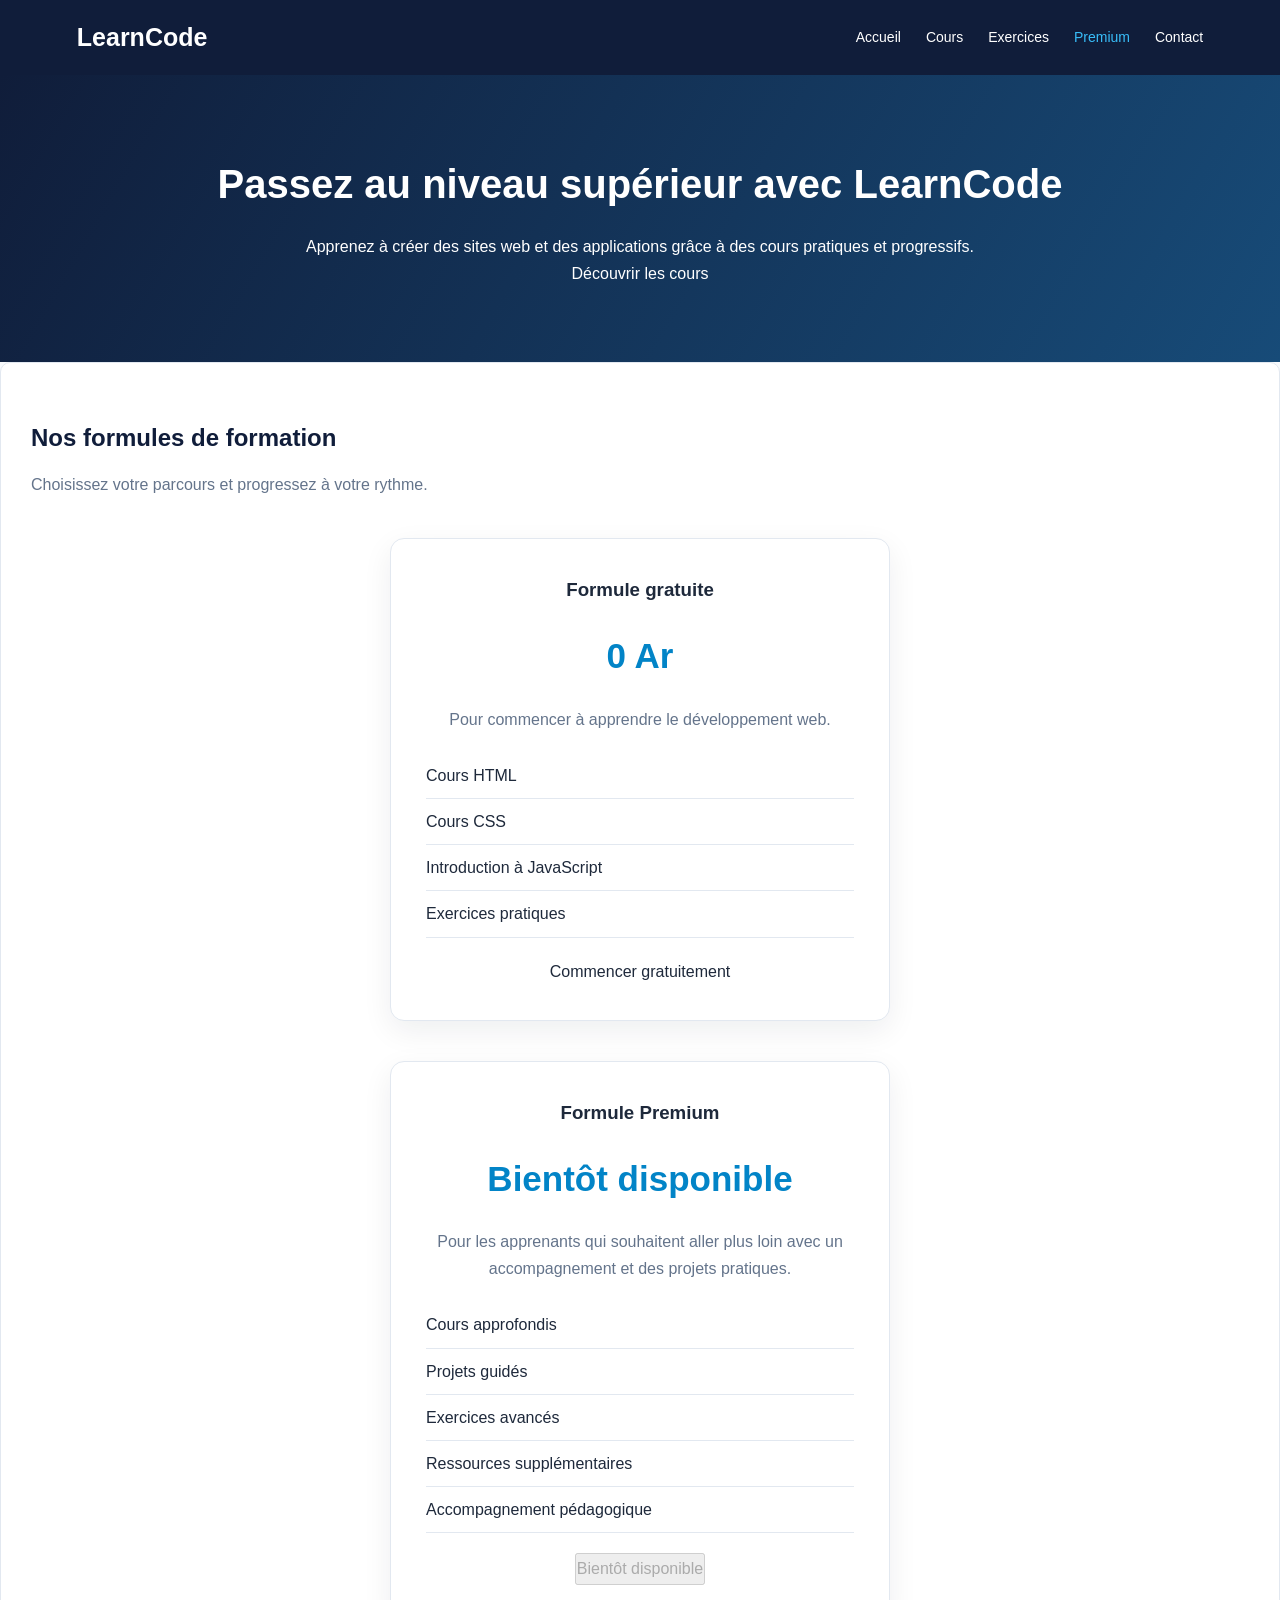
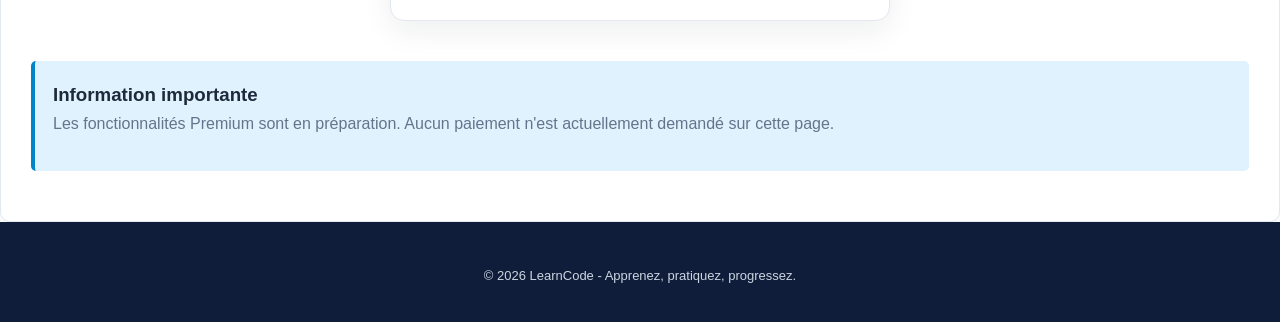
==== premium.html @ 178f0619 "Add files via upload" ====
<!DOCTYPE html>
<html lang="fr">
<head>
    <meta charset="UTF-8">
    <meta name="viewport" content="width=device-width, initial-scale=1.0">
    <title>Premium - LearnCode</title>
    <link rel="stylesheet" href="style.css">
</head>

<body>

<header class="lc-header">
    <a href="index.html" class="lc-logo">LearnCode</a>

    <nav class="lc-nav">
        <a href="index.html">Accueil</a>
        <a href="cours.html">Cours</a>
        <a href="exercices.html">Exercices</a>
        <a href="premium.html" class="active">Premium</a>
        <a href="contact.html">Contact</a>
    </nav>
</header>

<main>

    <section class="premium-hero">
        <h1>Passez au niveau supérieur avec LearnCode</h1>

        <p>
            Apprenez à créer des sites web et des applications
            grâce à des cours pratiques et progressifs.
        </p>

        <a href="cours.html" class="lc-btn">
            Découvrir les cours
        </a>
    </section>

    <section class="lesson-content">

        <h2>Nos formules de formation</h2>

        <p>
            Choisissez votre parcours et progressez à votre rythme.
        </p>

        <div class="premium-card">

            <h3>Formule gratuite</h3>

            <div class="premium-price">0 Ar</div>

            <p>Pour commencer à apprendre le développement web.</p>

            <ul>
                <li>Cours HTML</li>
                <li>Cours CSS</li>
                <li>Introduction à JavaScript</li>
                <li>Exercices pratiques</li>
            </ul>

            <a href="cours.html" class="lc-btn">
                Commencer gratuitement
            </a>

        </div>

        <div class="premium-card">

            <h3>Formule Premium</h3>

            <div class="premium-price">Bientôt disponible</div>

            <p>
                Pour les apprenants qui souhaitent aller plus loin
                avec un accompagnement et des projets pratiques.
            </p>

            <ul>
                <li>Cours approfondis</li>
                <li>Projets guidés</li>
                <li>Exercices avancés</li>
                <li>Ressources supplémentaires</li>
                <li>Accompagnement pédagogique</li>
            </ul>

            <button class="lc-btn" type="button" disabled>
                Bientôt disponible
            </button>

        </div>

        <div class="lesson-note">
            <h3>Information importante</h3>

            <p>
                Les fonctionnalités Premium sont en préparation.
                Aucun paiement n'est actuellement demandé sur cette page.
            </p>
        </div>

    </section>

</main>

<footer class="lc-footer">
    <p>© 2026 LearnCode - Apprenez, pratiquez, progressez.</p>
</footer>

</body>
</html>
---- style.css ----
/* ==================================================
   LEARNCODE - CSS GLOBAL COMPLET
   Compatible avec toutes les pages
================================================== */

/* 1. RESET */
* {
    margin: 0;
    padding: 0;
    box-sizing: border-box;
}

html {
    scroll-behavior: smooth;
}

body {
    font-family: Arial, Helvetica, sans-serif;
    color: #1e293b;
    background: #f8fafc;
    line-height: 1.7;
}

a {
    text-decoration: none;
    color: inherit;
}

img {
    max-width: 100%;
    display: block;
}

button,
input,
textarea,
select {
    font: inherit;
}

.container {
    width: 90%;
    max-width: 1200px;
    margin: auto;
}

/* 2. COULEURS */
:root {
    --primary: #0284c7;
    --primary-dark: #0369a1;
    --dark: #101d3a;
    --dark-light: #1e3a5f;
    --light: #f1f7fc;
    --white: #ffffff;
    --text: #1e293b;
    --muted: #64748b;
    --border: #e2e8f0;
    --success: #16a34a;
}

/* 3. HEADER */
header,
.lc-header {
    width: 100%;
    min-height: 75px;
    padding: 15px 6%;
    background: var(--dark);
    display: flex;
    align-items: center;
    justify-content: space-between;
    gap: 25px;
    position: relative;
    z-index: 100;
}

.logo,
.lc-logo {
    color: var(--white);
    font-size: 25px;
    font-weight: 800;
    white-space: nowrap;
}

.logo span,
.lc-logo span {
    color: #38bdf8;
}

nav,
.lc-nav {
    display: flex;
    align-items: center;
    gap: 25px;
}

nav a,
.lc-nav a {
    color: var(--white);
    font-size: 14px;
    transition: 0.3s;
}

nav a:hover,
nav a.active,
.lc-nav a:hover,
.lc-nav a.active {
    color: #38bdf8;
}

/* 4. BOUTONS */
.btn,
.lc-button {
    display: inline-block;
    background: var(--primary);
    color: var(--white);
    padding: 13px 24px;
    border: 0;
    border-radius: 7px;
    font-weight: bold;
    cursor: pointer;
    transition: 0.3s;
}

.btn:hover,
.lc-button:hover {
    background: var(--primary-dark);
    transform: translateY(-3px);
}

.btn-outline {
    background: transparent;
    color: var(--primary);
    border: 2px solid var(--primary);
}

.btn-outline:hover {
    background: var(--primary);
    color: var(--white);
}

/* 5. HERO - ACCUEIL */
.hero {
    min-height: 500px;
    padding: 85px 7%;
    background: linear-gradient(120deg, #101d3a, #174b78);
    color: var(--white);
    display: flex;
    align-items: center;
}

.hero-content {
    max-width: 750px;
}

.hero-content h1 {
    font-size: 45px;
    line-height: 1.2;
    margin: 15px 0 20px;
}

.hero-content h1 span {
    display: block;
    color: #38bdf8;
}

.hero-content p {
    color: #dbeafe;
    margin-bottom: 25px;
}

.hero-content .btn {
    margin-top: 10px;
}

/* 6. SECTIONS */
section {
    scroll-margin-top: 25px;
}

.section,
.cours,
.apropos,
.contact {
    padding: 75px 6%;
}

.cours h2,
.apropos h2,
.contact h2 {
    text-align: center;
    color: var(--dark);
    font-size: 32px;
    margin-bottom: 15px;
}

.intro {
    text-align: center;
    color: var(--muted);
    margin-bottom: 35px;
}

/* 7. CARTES ET GRID */
.cours-container,
.services-grid,
.lc-course-grid {
    width: 100%;
    max-width: 1200px;
    margin: 35px auto 0;
    display: grid;
    grid-template-columns: repeat(3, 1fr);
    gap: 22px;
}

.cours-card,
.service-card,
.lc-course-card {
    background: var(--white);
    padding: 25px;
    border: 1px solid var(--border);
    border-radius: 12px;
    display: flex;
    flex-direction: column;
    transition: 0.3s;
}

.cours-card:hover,
.service-card:hover,
.lc-course-card:hover {
    transform: translateY(-6px);
    border-color: #38bdf8;
    box-shadow: 0 12px 25px rgba(15, 23, 42, 0.08);
}

.cours-card h3,
.service-card h3,
.lc-course-card h3 {
    color: var(--dark);
    margin-bottom: 12px;
    font-size: 19px;
}

.cours-card p,
.service-card p,
.lc-course-card p {
    color: var(--muted);
    font-size: 14px;
    margin-bottom: 18px;
    flex: 1;
}

.cours-card a,
.service-card a,
.lc-course-card a {
    color: var(--primary);
    font-weight: bold;
}

.cours-card a:hover,
.service-card a:hover,
.lc-course-card a:hover {
    color: var(--dark);
}

/* 8. PAGE COURS */
.courses-hero {
    padding: 85px 7%;
    background: linear-gradient(120deg, #101d3a, #174b78);
    color: white;
    text-align: center;
}

.courses-hero-content {
    max-width: 750px;
    margin: auto;
}

.lc-label {
    display: inline-block;
    color: var(--primary);
    font-size: 12px;
    font-weight: 800;
    letter-spacing: 2px;
    margin-bottom: 15px;
}

.courses-hero .lc-label {
    color: #7dd3fc;
}

.courses-hero h1 {
    font-size: 43px;
    line-height: 1.2;
    margin-bottom: 20px;
}

.courses-hero h1 span {
    display: block;
    color: #38bdf8;
}

.courses-hero p {
    color: #dbeafe;
    margin: 0 auto 25px;
    max-width: 600px;
}

.lc-stats {
    width: 85%;
    max-width: 900px;
    margin: -30px auto 30px;
    padding: 25px;
    background: white;
    border-radius: 12px;
    box-shadow: 0 8px 30px rgba(15, 23, 42, 0.08);
    display: grid;
    grid-template-columns: repeat(3, 1fr);
    text-align: center;
    gap: 20px;
}

.lc-stats div {
    display: flex;
    flex-direction: column;
}

.lc-stats strong {
    color: var(--primary);
    font-size: 30px;
}

.lc-stats span {
    color: var(--muted);
    font-size: 13px;
}

.lc-course-section {
    padding: 65px 6%;
}

.lc-alternate {
    background: #eef5fb;
}

.lc-section-heading {
    text-align: center;
    max-width: 650px;
    margin: 0 auto 40px;
}

.lc-section-heading h2 {
    color: var(--dark);
    font-size: 34px;
    margin-bottom: 12px;
}

.lc-section-heading p {
    color: var(--muted);
}

.lc-number {
    color: var(--primary);
    font-size: 12px;
    font-weight: 800;
    margin-bottom: 12px;
}

.lc-level {
    display: inline-block;
    width: fit-content;
    padding: 5px 10px;
    border-radius: 20px;
    font-size: 11px;
    font-weight: bold;
    margin-bottom: 18px;
}

.beginner {
    background: #dcfce7;
    color: #166534;
}

.intermediate {
    background: #fef3c7;
    color: #92400e;
}

.advanced {
    background: #fee2e2;
    color: #991b1b;
}

.lc-final-cta {
    padding: 65px 20px;
    text-align: center;
    background: #dff3ff;
}

.lc-final-cta h2 {
    color: var(--dark);
    font-size: 30px;
    margin-bottom: 12px;
}

.lc-final-cta p {
    color: var(--muted);
    margin-bottom: 25px;
}

/* 9. PAGE LEÇONS */
.lesson-hero {
    padding: 60px 6%;
    background: #eaf5fc;
    text-align: center;
}

.lesson-hero h1 {
    color: var(--dark);
    font-size: 36px;
    margin-bottom: 12px;
}

.lesson-hero p {
    color: var(--muted);
}

.lesson-layout {
    width: 90%;
    max-width: 1150px;
    margin: 40px auto;
    display: grid;
    grid-template-columns: 260px 1fr;
    gap: 30px;
    align-items: start;
}

.lesson-sidebar {
    background: white;
    padding: 22px;
    border: 1px solid var(--border);
    border-radius: 10px;
    position: sticky;
    top: 20px;
}

.lesson-sidebar h3 {
    color: var(--dark);
    margin-bottom: 15px;
}

.lesson-sidebar a {
    display: block;
    color: var(--muted);
    padding: 9px 0;
    border-bottom: 1px solid var(--border);
    font-size: 14px;
}

.lesson-sidebar a:hover,
.lesson-sidebar a.active {
    color: var(--primary);
}

.lesson-content {
    min-width: 0;
    background: white;
    padding: 30px;
    border: 1px solid var(--border);
    border-radius: 10px;
}

.lesson-content h2 {
    color: var(--dark);
    margin: 25px 0 12px;
}

.lesson-content p {
    color: var(--muted);
    margin-bottom: 15px;
}

.lesson-content pre {
    background: #101d3a;
    color: #e0f2fe;
    padding: 20px;
    border-radius: 8px;
    overflow-x: auto;
    margin: 18px 0;
    font-size: 13px;
}

.lesson-content code {
    font-family: monospace;
}

.lesson-note {
    padding: 18px;
    background: #e0f2fe;
    border-left: 4px solid var(--primary);
    border-radius: 5px;
    margin: 20px 0;
}

/* 10. EXERCICES */
.exercise-card {
    background: white;
    border: 1px solid var(--border);
    padding: 25px;
    border-radius: 10px;
    margin-bottom: 20px;
}

.exercise-card h3 {
    color: var(--dark);
    margin-bottom: 12px;
}

.exercise-card p {
    color: var(--muted);
}

.exercise-card button {
    margin-top: 15px;
}

.answer-box {
    padding: 15px;
    background: #dcfce7;
    color: #166534;
    border-radius: 7px;
    margin-top: 15px;
}

/* 11. PREMIUM */
.premium-hero {
    background: linear-gradient(120deg, #101d3a, #174b78);
    color: white;
    text-align: center;
    padding: 75px 20px;
}

.premium-hero h1 {
    font-size: 40px;
    margin-bottom: 15px;
}

.premium-card {
    max-width: 500px;
    margin: 40px auto;
    padding: 35px;
    background: white;
    border: 1px solid var(--border);
    border-radius: 14px;
    text-align: center;
    box-shadow: 0 10px 30px rgba(15, 23, 42, 0.07);
}

.premium-card h2 {
    color: var(--dark);
    margin-bottom: 15px;
}

.premium-price {
    font-size: 35px;
    color: var(--primary);
    font-weight: bold;
    margin: 20px 0;
}

.premium-card ul {
    list-style: none;
    text-align: left;
    margin: 20px 0;
}

.premium-card li {
    padding: 9px 0;
    border-bottom: 1px solid var(--border);
}

/* 12. FORMULAIRES */
.form-container {
    max-width: 700px;
    margin: 35px auto;
    padding: 30px;
    background: white;
    border: 1px solid var(--border);
    border-radius: 12px;
}

.form-group {
    margin-bottom: 20px;
}

.form-group label {
    display: block;
    color: var(--dark);
    font-weight: bold;
    margin-bottom: 7px;
}

.form-group input,
.form-group textarea,
.form-group select {
    width: 100%;
    padding: 13px;
    border: 1px solid #cbd5e1;
    border-radius: 7px;
    background: white;
    outline: none;
}

.form-group input:focus,
.form-group textarea:focus,
.form-group select:focus {
    border-color: var(--primary);
    box-shadow: 0 0 0 3px rgba(2, 132, 199, 0.12);
}

.form-group textarea {
    min-height: 130px;
    resize: vertical;
}

.form-container button {
    width: 100%;
}

/* 13. CONTACT */
.contact-box {
    max-width: 650px;
    margin: 35px auto;
    padding: 35px;
    text-align: center;
    background: white;
    border-radius: 12px;
    border: 1px solid var(--border);
}

.contact-box h3 {
    color: var(--dark);
    margin-bottom: 15px;
}

.contact-box p {
    color: var(--muted);
    margin-bottom: 10px;
}

/* 14. FOOTER */
footer,
.lc-footer {
    padding: 35px 15px;
    background: var(--dark);
    color: white;
    text-align: center;
}

footer p,
.lc-footer p {
    color: #cbd5e1;
    font-size: 13px;
    margin-top: 8px;
}

.lc-footer h3 {
    font-size: 25px;
    margin-bottom: 10px;
}

/* 15. TABLETTE */
@media (max-width: 900px) {
    .cours-container,
    .services-grid,
    .lc-course-grid {
        grid-template-columns: repeat(2, 1fr);
    }

    .lesson-layout {
        grid-template-columns: 1fr;
    }

    .lesson-sidebar {
        position: static;
    }

    .hero-content h1 {
        font-size: 38px;
    }
}

/* 16. MOBILE */
@media (max-width: 650px) {
    header,
    .lc-header {
        flex-direction: column;
        padding: 18px 12px;
    }

    nav,
    .lc-nav {
        flex-wrap: wrap;
        justify-content: center;
        gap: 12px;
    }

    nav a,
    .lc-nav a {
        font-size: 13px;
    }

    .hero {
        min-height: auto;
        padding: 65px 20px;
    }

    .hero-content h1,
    .courses-hero h1 {
        font-size: 31px;
    }

    .courses-hero {
        padding: 60px 20px;
    }

    .lc-stats {
        width: 92%;
        padding: 18px 8px;
        gap: 8px;
    }

    .lc-stats strong {
        font-size: 23px;
    }

    .lc-stats span {
        font-size: 11px;
    }

    .cours-container,
    .services-grid,
    .lc-course-grid {
        grid-template-columns: 1fr;
    }

    .cours,
    .apropos,
    .contact,
    .lc-course-section {
        padding: 50px 18px;
    }

    .cours h2,
    .apropos h2,
    .contact h2,
    .lc-section-heading h2 {
        font-size: 27px;
    }

    .lesson-layout {
        width: 94%;
        margin: 20px auto;
    }

    .lesson-content {
        padding: 20px;
    }

    .lesson-hero h1 {
        font-size: 29px;
    }

    .premium-hero h1 {
        font-size: 30px;
    }

    .premium-card,
    .form-container {
        margin: 25px 15px;
        padding: 22px;
    }

    .lc-final-cta h2 {
        font-size: 25px;
    }
}

/* 17. PETITS TELEPHONES */
@media (max-width: 380px) {
    .logo,
    .lc-logo {
        font-size: 22px;
    }

    nav,
    .lc-nav {
        gap: 9px;
    }

    nav a,
    .lc-nav a {
        font-size: 12px;
    }

    .hero-content h1,
    .courses-hero h1 {
        font-size: 27px;
    }

    .lc-stats strong {
        font-size: 20px;
    }
}
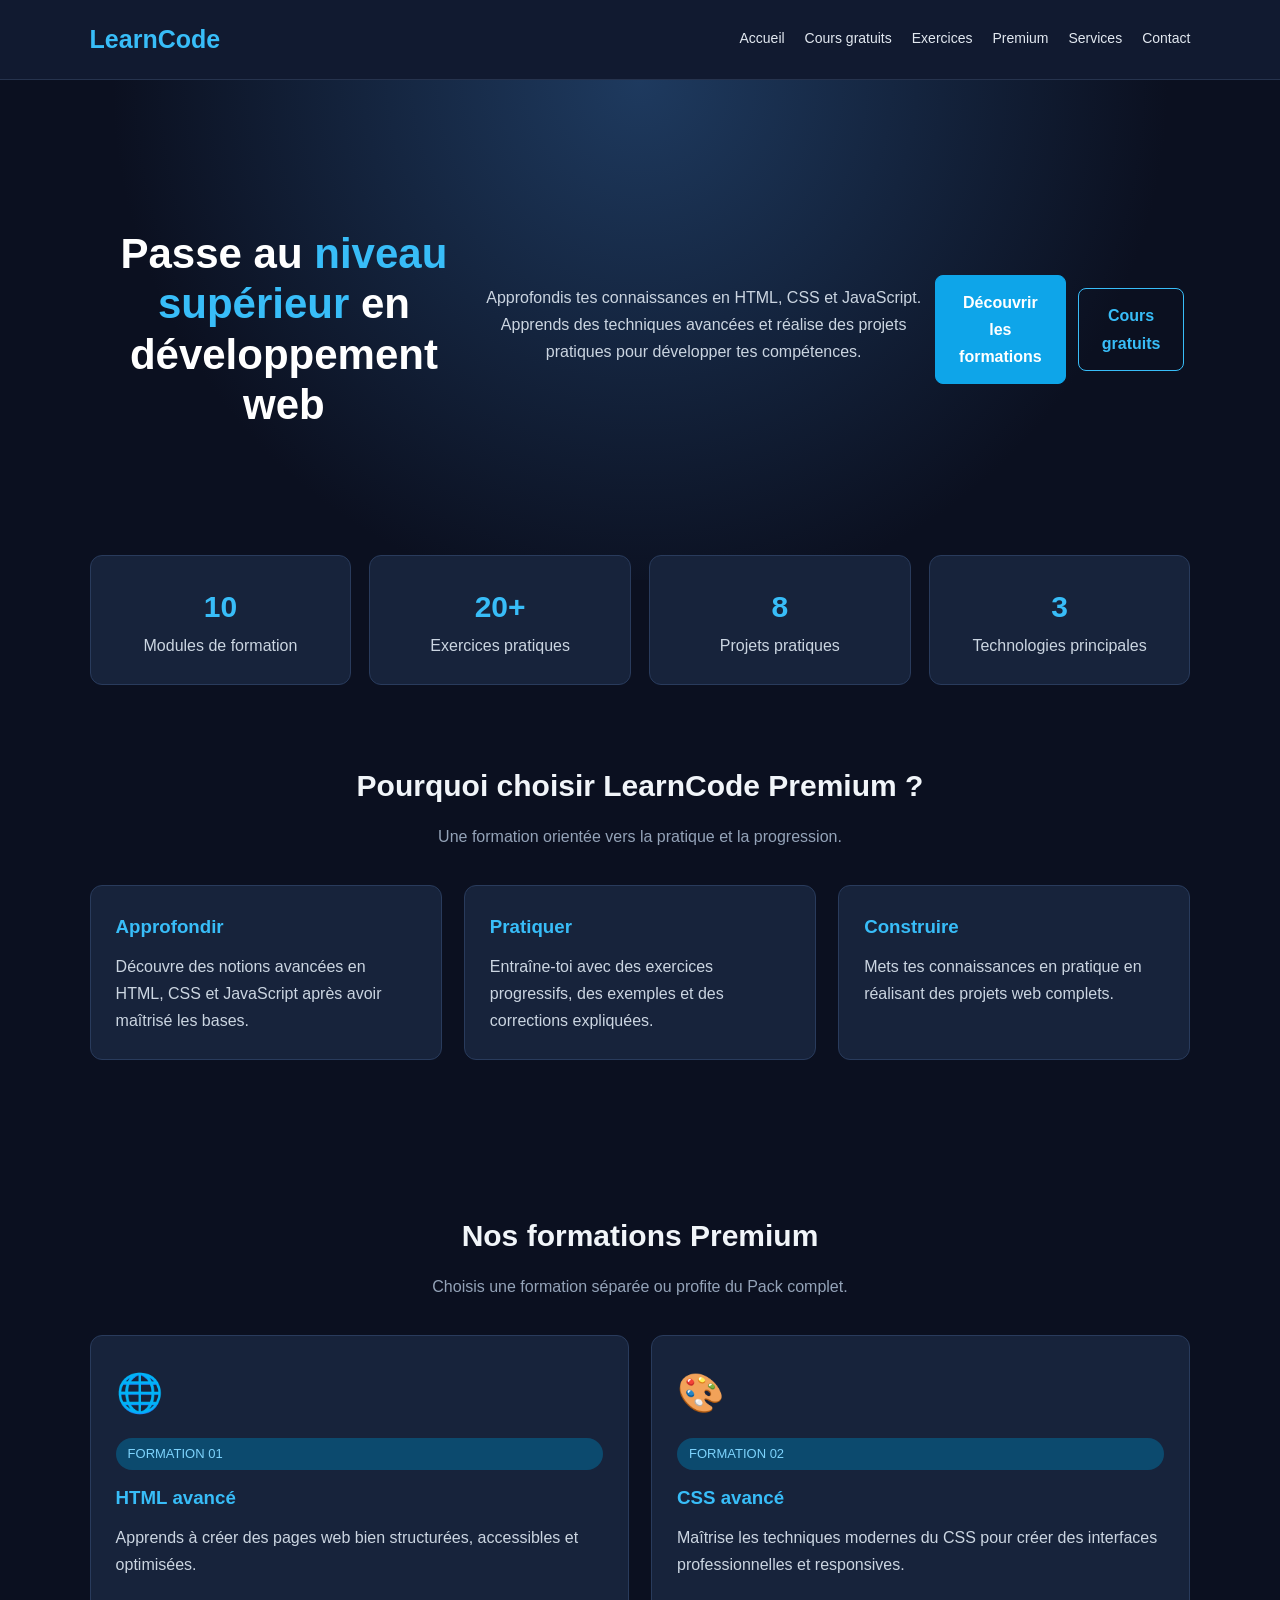
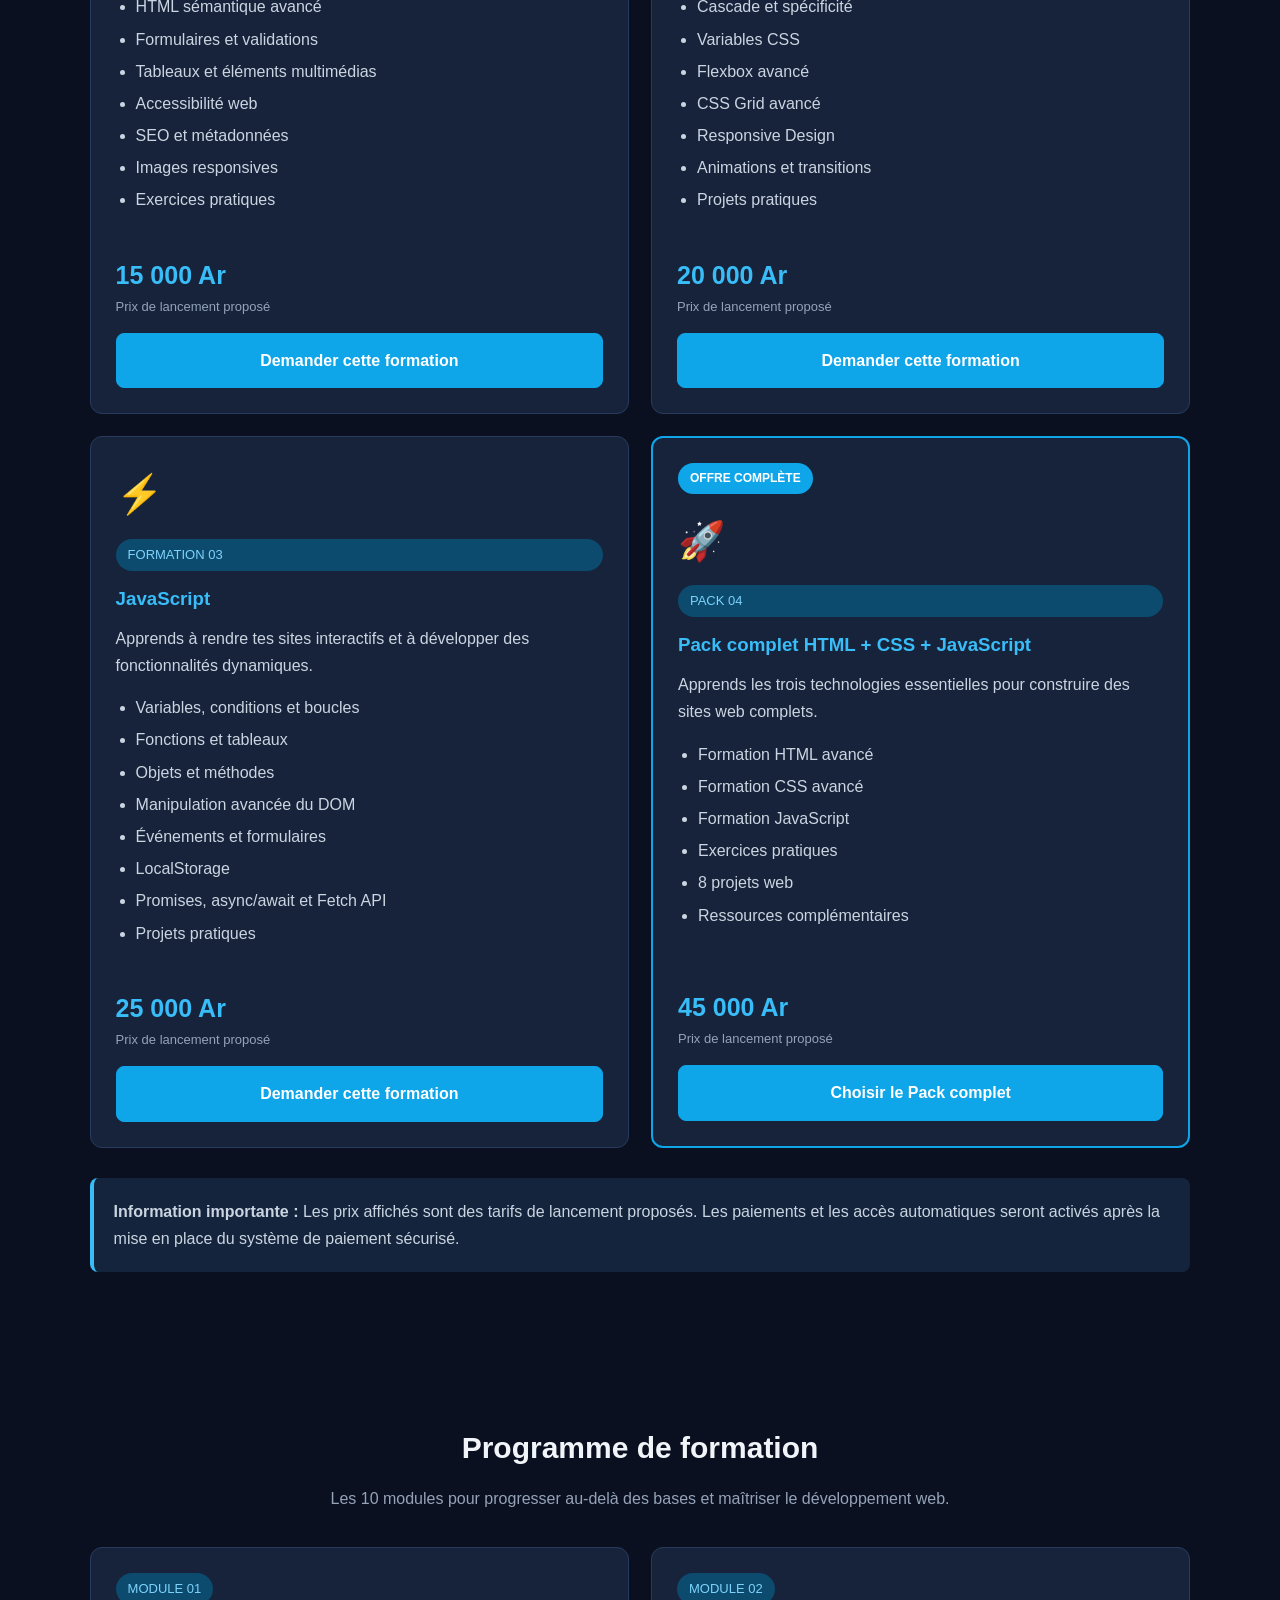
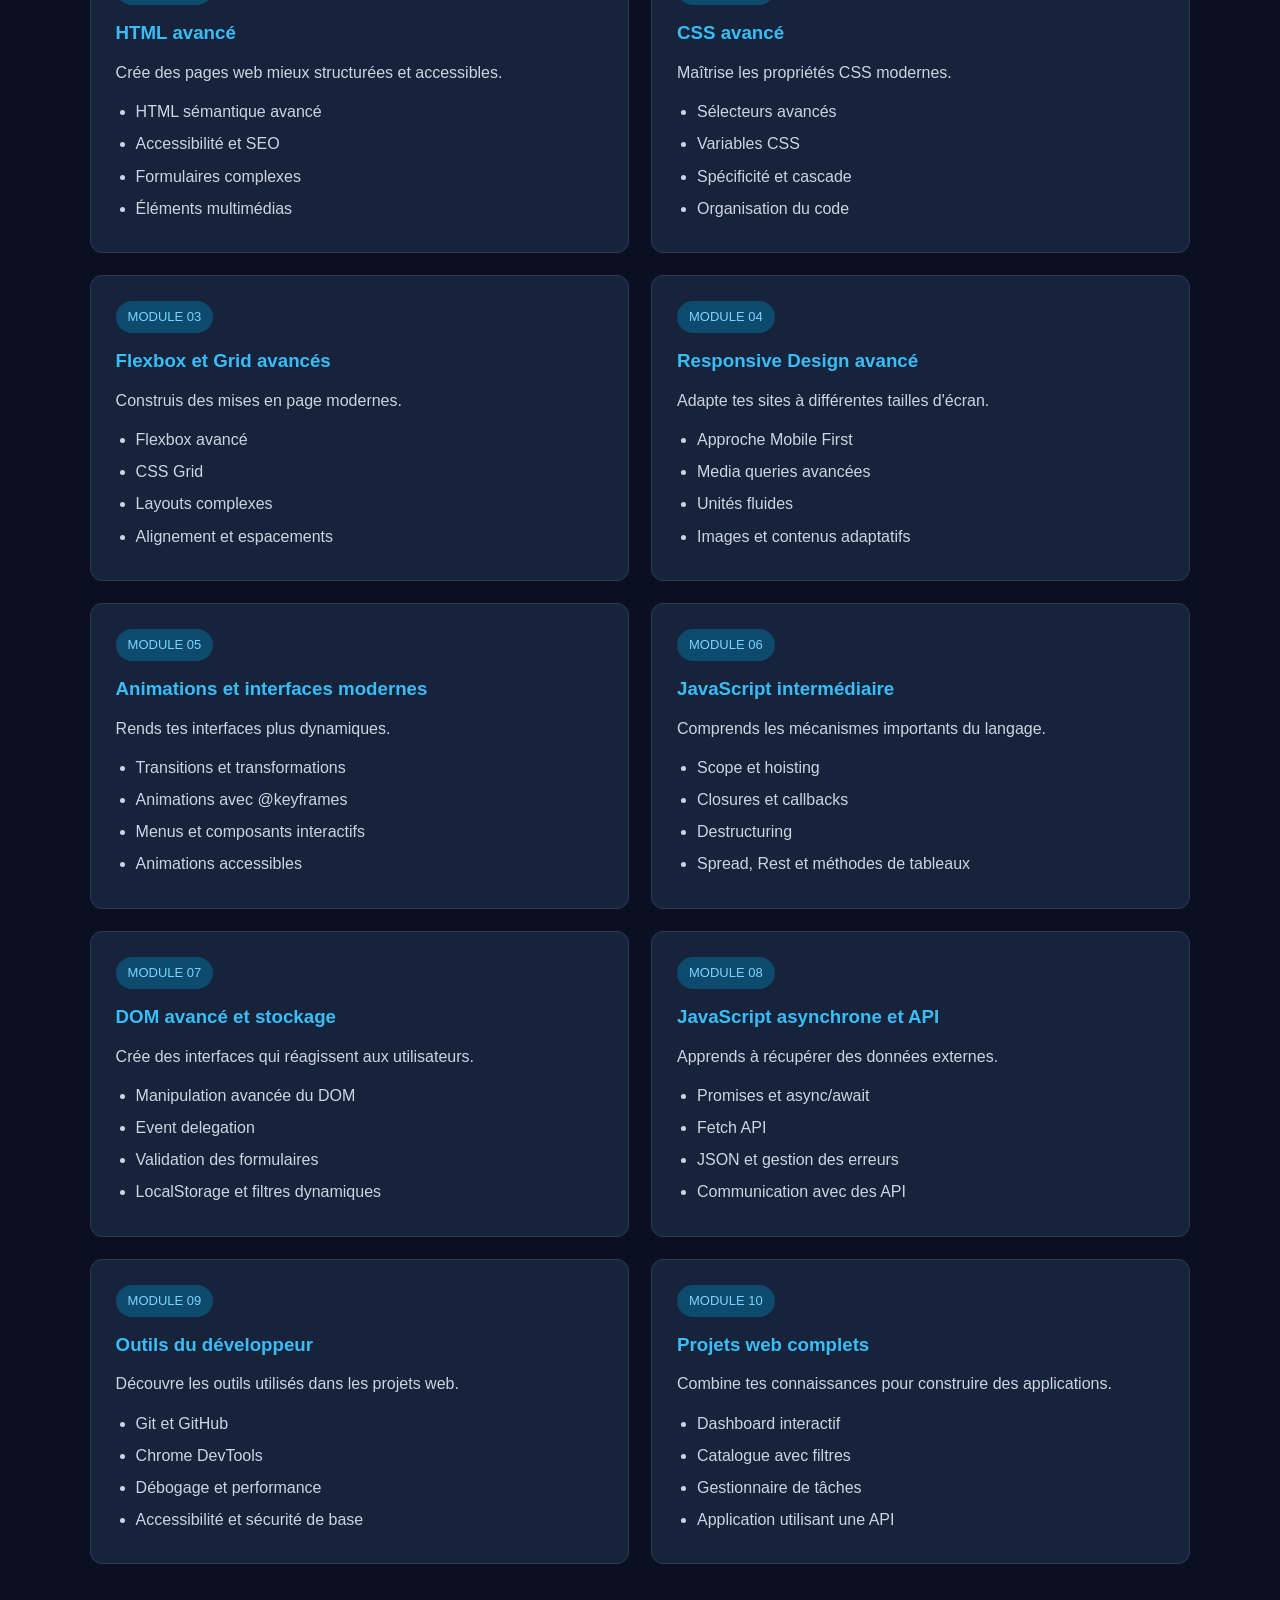
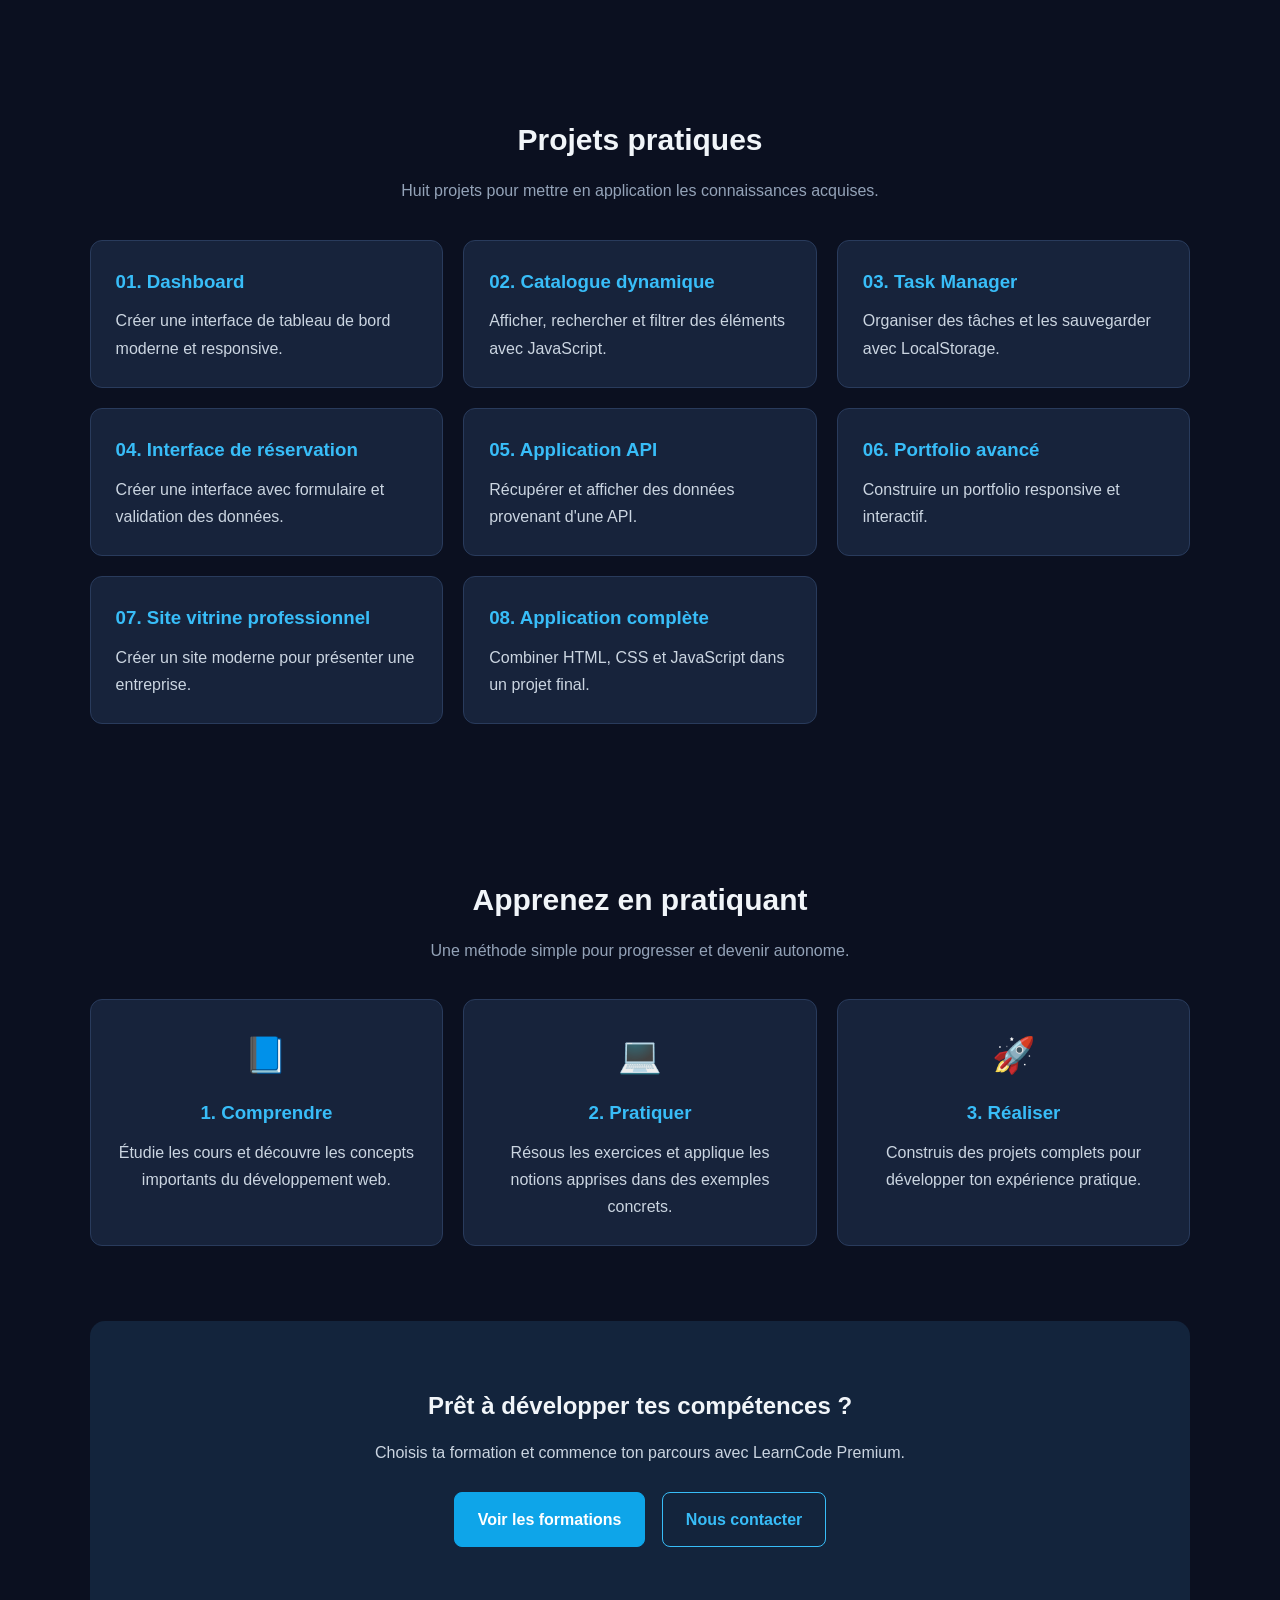
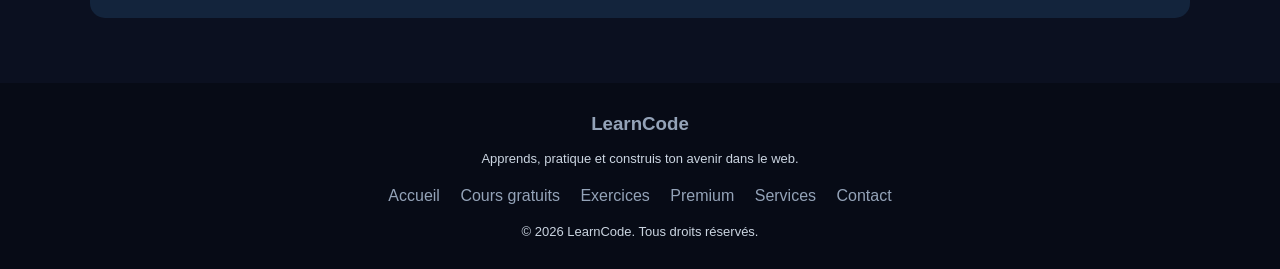
==== commit 64853b93: "Add files via upload" ====
--- a/premium.html
+++ b/premium.html
@@ -4,109 +4,1248 @@
 <head>
     <meta charset="UTF-8">
     <meta name="viewport" content="width=device-width, initial-scale=1.0">
-    <title>Premium - LearnCode</title>
+
+    <meta name="description" content="Découvrez les formations Premium LearnCode en HTML, CSS et JavaScript.">
+
+    <meta name="theme-color" content="#0b1020">
+
+    <title>Formations Premium | LearnCode</title>
+
     <link rel="stylesheet" href="style.css">
+
+    <style>
+        * {
+            margin: 0;
+            padding: 0;
+            box-sizing: border-box;
+        }
+
+        html {
+            scroll-behavior: smooth;
+        }
+
+        body {
+            font-family: Arial, sans-serif;
+            background: #0b1020;
+            color: #f1f5f9;
+            line-height: 1.7;
+        }
+
+        a {
+            text-decoration: none;
+        }
+
+        .premium-header {
+            background: #111a30;
+            padding: 18px 7%;
+            display: flex;
+            justify-content: space-between;
+            align-items: center;
+            gap: 15px;
+            border-bottom: 1px solid #26334d;
+            position: relative;
+            z-index: 1000;
+        }
+
+        .logo {
+            color: #38bdf8;
+            font-size: 25px;
+            font-weight: bold;
+        }
+
+        .premium-nav {
+            display: flex;
+            flex-wrap: wrap;
+            gap: 20px;
+        }
+
+        .premium-nav a {
+            color: #e2e8f0;
+            transition: 0.3s;
+        }
+
+        .premium-nav a:hover {
+            color: #38bdf8;
+        }
+
+        .hero {
+            padding: 85px 7%;
+            text-align: center;
+            background: radial-gradient(circle at top, #1e3a5f, #0b1020 65%);
+        }
+
+        .hero h1 {
+            font-size: 42px;
+            line-height: 1.2;
+            max-width: 850px;
+            margin: auto;
+        }
+
+        .hero h1 span {
+            color: #38bdf8;
+        }
+
+        .hero p {
+            color: #cbd5e1;
+            max-width: 700px;
+            margin: 20px auto 30px;
+        }
+
+        .btn {
+            display: inline-block;
+            padding: 13px 23px;
+            border-radius: 8px;
+            font-weight: bold;
+            margin: 6px;
+            transition: 0.3s;
+            cursor: pointer;
+        }
+
+        .btn-primary {
+            background: #0ea5e9;
+            color: white;
+            border: 1px solid #0ea5e9;
+        }
+
+        .btn-secondary {
+            border: 1px solid #38bdf8;
+            color: #38bdf8;
+            background: transparent;
+        }
+
+        .btn:hover {
+            transform: translateY(-3px);
+            opacity: 0.9;
+        }
+
+        .container {
+            width: 86%;
+            max-width: 1200px;
+            margin: auto;
+        }
+
+        .section {
+            padding: 75px 0;
+        }
+
+        .section-title {
+            text-align: center;
+            font-size: 30px;
+            margin-bottom: 12px;
+        }
+
+        .section-description {
+            text-align: center;
+            color: #94a3b8;
+            margin-bottom: 35px;
+        }
+
+        .stats {
+            display: grid;
+            grid-template-columns: repeat(4, 1fr);
+            gap: 18px;
+            margin-top: -25px;
+            position: relative;
+        }
+
+        .stat-card {
+            background: #17233b;
+            border: 1px solid #293b5c;
+            border-radius: 12px;
+            padding: 25px 15px;
+            text-align: center;
+        }
+
+        .stat-card h2 {
+            color: #38bdf8;
+            font-size: 30px;
+        }
+
+        .stat-card p {
+            color: #cbd5e1;
+        }
+
+        .objectives {
+            display: grid;
+            grid-template-columns: repeat(3, 1fr);
+            gap: 22px;
+        }
+
+        .objective-card,
+        .module-card,
+        .project-card,
+        .formation-card,
+        .method-card {
+            background: #17233b;
+            border: 1px solid #293b5c;
+            border-radius: 12px;
+            padding: 25px;
+            transition: 0.3s;
+        }
+
+        .objective-card:hover,
+        .module-card:hover,
+        .project-card:hover,
+        .formation-card:hover {
+            transform: translateY(-5px);
+            border-color: #38bdf8;
+        }
+
+        .objective-card h3,
+        .module-card h3,
+        .project-card h3,
+        .formation-card h3,
+        .method-card h3 {
+            color: #38bdf8;
+            margin-bottom: 10px;
+        }
+
+        .objective-card p,
+        .module-card p,
+        .project-card p,
+        .method-card p {
+            color: #cbd5e1;
+        }
+
+        .formations-grid {
+            display: grid;
+            grid-template-columns: repeat(2, 1fr);
+            gap: 22px;
+        }
+
+        .formation-card {
+            display: flex;
+            flex-direction: column;
+        }
+
+        .formation-icon {
+            font-size: 38px;
+            margin-bottom: 12px;
+        }
+
+        .formation-card p {
+            color: #cbd5e1;
+            margin-bottom: 15px;
+        }
+
+        .formation-card ul {
+            padding-left: 20px;
+            color: #cbd5e1;
+            margin-bottom: 20px;
+            flex: 1;
+        }
+
+        .formation-card li {
+            margin-bottom: 5px;
+        }
+
+        .module-number {
+            display: inline-block;
+            background: #0c4a6e;
+            color: #7dd3fc;
+            padding: 5px 12px;
+            border-radius: 20px;
+            font-size: 13px;
+            margin-bottom: 12px;
+        }
+
+        .formation-price {
+            color: #38bdf8;
+            font-size: 25px;
+            font-weight: bold;
+            margin: 15px 0;
+        }
+
+        .price-label {
+            color: #94a3b8;
+            font-size: 13px;
+            font-weight: normal;
+        }
+
+        .formation-card .btn {
+            display: block;
+            text-align: center;
+            margin: 0;
+        }
+
+        .featured {
+            border: 2px solid #0ea5e9;
+            position: relative;
+        }
+
+        .featured-label {
+            display: inline-block;
+            background: #0ea5e9;
+            color: white;
+            padding: 5px 12px;
+            border-radius: 20px;
+            font-size: 12px;
+            font-weight: bold;
+            margin-bottom: 15px;
+            align-self: flex-start;
+        }
+
+        .formation-note {
+            margin-top: 30px;
+            padding: 20px;
+            background: #13243c;
+            border-left: 4px solid #38bdf8;
+            border-radius: 8px;
+            color: #cbd5e1;
+        }
+
+        .modules-grid {
+            display: grid;
+            grid-template-columns: repeat(2, 1fr);
+            gap: 22px;
+        }
+
+        .module-card ul {
+            padding-left: 20px;
+            color: #cbd5e1;
+            margin-top: 12px;
+        }
+
+        .module-card li {
+            margin-bottom: 5px;
+        }
+
+        .projects-grid {
+            display: grid;
+            grid-template-columns: repeat(3, 1fr);
+            gap: 20px;
+        }
+
+        .method {
+            display: grid;
+            grid-template-columns: repeat(3, 1fr);
+            gap: 20px;
+        }
+
+        .method-card {
+            text-align: center;
+        }
+
+        .method-icon {
+            font-size: 35px;
+            margin-bottom: 12px;
+        }
+
+        .cta {
+            text-align: center;
+            padding: 65px 20px;
+            background: #13243c;
+            border-radius: 15px;
+            margin-bottom: 65px;
+        }
+
+        .cta p {
+            color: #cbd5e1;
+            margin: 12px 0 20px;
+        }
+
+        .formation-note a {
+            color: #38bdf8;
+        }
+
+        footer {
+            text-align: center;
+            padding: 25px;
+            background: #070b16;
+            color: #94a3b8;
+        }
+
+        .footer-links {
+            margin: 12px 0;
+        }
+
+        .footer-links a {
+            color: #94a3b8;
+            margin: 0 8px;
+        }
+
+        .footer-links a:hover {
+            color: #38bdf8;
+        }
+
+        @media (max-width: 900px) {
+            .stats {
+                grid-template-columns: repeat(2, 1fr);
+            }
+
+            .objectives,
+            .projects-grid {
+                grid-template-columns: repeat(2, 1fr);
+            }
+
+            .formations-grid {
+                grid-template-columns: repeat(2, 1fr);
+            }
+        }
+
+        @media (max-width: 700px) {
+            .premium-header {
+                position: relative;
+                display: flex;
+                flex-direction: row;
+                justify-content: space-between;
+                align-items: center;
+                padding: 15px 6%;
+            }
+
+            .premium-nav.lc-responsive-nav {
+                display: none;
+                position: absolute;
+                top: 100%;
+                left: 0;
+                width: 100%;
+                flex-direction: column;
+                align-items: center;
+                gap: 0;
+                margin: 0;
+                padding: 10px 0;
+                background: #0b1020;
+                z-index: 1000;
+            }
+
+            .premium-nav.lc-responsive-nav.is-open {
+                display: flex;
+            }
+
+            .premium-nav.lc-responsive-nav a {
+                display: block;
+                width: 100%;
+                padding: 13px;
+                color: #f1f5f9;
+                text-align: center;
+            }
+
+            .premium-nav.lc-responsive-nav a:hover {
+                background: #1e3a5f;
+                color: #38bdf8;
+            }
+        }
+
+        @media (max-width: 600px) {
+            .hero {
+                padding: 60px 6%;
+            }
+
+            .hero h1 {
+                font-size: 30px;
+            }
+
+            .container {
+                width: 90%;
+            }
+
+            .stats,
+            .objectives,
+            .modules-grid,
+            .projects-grid,
+            .method,
+            .formations-grid {
+                grid-template-columns: 1fr;
+            }
+
+            .section {
+                padding: 55px 0;
+            }
+
+            .section-title {
+                font-size: 25px;
+            }
+        }
+        
+/* CORRECTION HERO SUR TELEPHONE */
+
+@media screen and (max-width: 768px) {
+
+    .hero {
+        width: 100%;
+        min-height: auto;
+        height: auto;
+        padding: 45px 18px;
+        display: flex;
+        flex-direction: column;
+        align-items: center;
+        justify-content: center;
+        text-align: center;
+        gap: 25px;
+        overflow: hidden;
+    }
+
+    .hero-content,
+    .hero-text {
+        width: 100%;
+        max-width: 100%;
+        text-align: center;
+    }
+
+    .hero h1 {
+        font-size: clamp(28px, 8vw, 38px);
+        line-height: 1.2;
+        overflow-wrap: break-word;
+    }
+
+    .hero p {
+        font-size: 15px;
+        line-height: 1.6;
+        max-width: 100%;
+        margin-left: auto;
+        margin-right: auto;
+    }
+
+    .hero img,
+    .hero-image img {
+        display: block;
+        width: 100%;
+        max-width: 340px;
+        height: auto;
+        object-fit: contain;
+        margin: 0 auto;
+    }
+
+    .hero-buttons {
+        display: flex;
+        flex-direction: column;
+        align-items: stretch;
+        width: 100%;
+        gap: 12px;
+    }
+
+    .hero-buttons a {
+        width: 100%;
+        text-align: center;
+    }
+}
+
+@media screen and (max-width: 480px) {
+
+    .hero {
+        padding: 35px 15px;
+        gap: 20px;
+    }
+
+    .hero h1 {
+        font-size: 29px;
+    }
+
+    .hero p {
+        font-size: 14px;
+    }
+
+}
+
+    </style>
 </head>
 
 <body>
 
-<header class="lc-header">
-    <a href="index.html" class="lc-logo">LearnCode</a>
-
-    <nav class="lc-nav">
+<header class="premium-header">
+    <a href="index.html" class="logo">LearnCode</a>
+
+    <nav class="premium-nav">
         <a href="index.html">Accueil</a>
-        <a href="cours.html">Cours</a>
+        <a href="cours.html">Cours gratuits</a>
         <a href="exercices.html">Exercices</a>
-        <a href="premium.html" class="active">Premium</a>
+        <a href="premium.html">Premium</a>
+        <a href="services.html">Services</a>
         <a href="contact.html">Contact</a>
     </nav>
 </header>
 
 <main>
 
-    <section class="premium-hero">
-        <h1>Passez au niveau supérieur avec LearnCode</h1>
+<!-- HERO -->
+
+<section class="hero">
+    <h1>
+        Passe au <span>niveau supérieur</span>
+        en développement web
+    </h1>
+
+    <p>
+        Approfondis tes connaissances en HTML, CSS et JavaScript.
+        Apprends des techniques avancées et réalise des projets
+        pratiques pour développer tes compétences.
+    </p>
+
+    <a href="#formations" class="btn btn-primary">
+        Découvrir les formations
+    </a>
+
+    <a href="cours.html" class="btn btn-secondary">
+        Cours gratuits
+    </a>
+</section>
+
+<!-- STATISTIQUES -->
+
+<section class="container">
+    <div class="stats">
+
+        <div class="stat-card">
+            <h2>10</h2>
+            <p>Modules de formation</p>
+        </div>
+
+        <div class="stat-card">
+            <h2>20+</h2>
+            <p>Exercices pratiques</p>
+        </div>
+
+        <div class="stat-card">
+            <h2>8</h2>
+            <p>Projets pratiques</p>
+        </div>
+
+        <div class="stat-card">
+            <h2>3</h2>
+            <p>Technologies principales</p>
+        </div>
+
+    </div>
+</section>
+
+<!-- POURQUOI CHOISIR LEARNCODE -->
+
+<section class="section">
+    <div class="container">
+
+        <h2 class="section-title">
+            Pourquoi choisir LearnCode Premium ?
+        </h2>
+
+        <p class="section-description">
+            Une formation orientée vers la pratique et la progression.
+        </p>
+
+        <div class="objectives">
+
+            <article class="objective-card">
+                <h3>Approfondir</h3>
+                <p>
+                    Découvre des notions avancées en HTML, CSS
+                    et JavaScript après avoir maîtrisé les bases.
+                </p>
+            </article>
+
+            <article class="objective-card">
+                <h3>Pratiquer</h3>
+                <p>
+                    Entraîne-toi avec des exercices progressifs,
+                    des exemples et des corrections expliquées.
+                </p>
+            </article>
+
+            <article class="objective-card">
+                <h3>Construire</h3>
+                <p>
+                    Mets tes connaissances en pratique en réalisant
+                    des projets web complets.
+                </p>
+            </article>
+
+        </div>
+    </div>
+</section>
+
+<!-- FORMATIONS PREMIUM ET TARIFS -->
+
+<section class="section" id="formations">
+    <div class="container">
+
+        <h2 class="section-title">
+            Nos formations Premium
+        </h2>
+
+        <p class="section-description">
+            Choisis une formation séparée ou profite du Pack complet.
+        </p>
+
+        <div class="formations-grid">
+
+            <!-- FORMATION HTML -->
+
+            <article class="formation-card">
+
+                <div class="formation-icon">🌐</div>
+
+                <span class="module-number">FORMATION 01</span>
+
+                <h3>HTML avancé</h3>
+
+                <p>
+                    Apprends à créer des pages web bien structurées,
+                    accessibles et optimisées.
+                </p>
+
+                <ul>
+                    <li>HTML sémantique avancé</li>
+                    <li>Formulaires et validations</li>
+                    <li>Tableaux et éléments multimédias</li>
+                    <li>Accessibilité web</li>
+                    <li>SEO et métadonnées</li>
+                    <li>Images responsives</li>
+                    <li>Exercices pratiques</li>
+                </ul>
+
+                <div class="formation-price">
+                    15 000 Ar
+                    <div class="price-label">
+                        Prix de lancement proposé
+                    </div>
+                </div>
+
+                <a href="contact.html" class="btn btn-primary">
+                    Demander cette formation
+                </a>
+
+            </article>
+
+            <!-- FORMATION CSS -->
+
+            <article class="formation-card">
+
+                <div class="formation-icon">🎨</div>
+
+                <span class="module-number">FORMATION 02</span>
+
+                <h3>CSS avancé</h3>
+
+                <p>
+                    Maîtrise les techniques modernes du CSS
+                    pour créer des interfaces professionnelles
+                    et responsives.
+                </p>
+
+                <ul>
+                    <li>Cascade et spécificité</li>
+                    <li>Variables CSS</li>
+                    <li>Flexbox avancé</li>
+                    <li>CSS Grid avancé</li>
+                    <li>Responsive Design</li>
+                    <li>Animations et transitions</li>
+                    <li>Projets pratiques</li>
+                </ul>
+
+                <div class="formation-price">
+                    20 000 Ar
+                    <div class="price-label">
+                        Prix de lancement proposé
+                    </div>
+                </div>
+
+                <a href="contact.html" class="btn btn-primary">
+                    Demander cette formation
+                </a>
+
+            </article>
+
+            <!-- FORMATION JAVASCRIPT -->
+
+            <article class="formation-card">
+
+                <div class="formation-icon">⚡</div>
+
+                <span class="module-number">FORMATION 03</span>
+
+                <h3>JavaScript</h3>
+
+                <p>
+                    Apprends à rendre tes sites interactifs
+                    et à développer des fonctionnalités dynamiques.
+                </p>
+
+                <ul>
+                    <li>Variables, conditions et boucles</li>
+                    <li>Fonctions et tableaux</li>
+                    <li>Objets et méthodes</li>
+                    <li>Manipulation avancée du DOM</li>
+                    <li>Événements et formulaires</li>
+                    <li>LocalStorage</li>
+                    <li>Promises, async/await et Fetch API</li>
+                    <li>Projets pratiques</li>
+                </ul>
+
+                <div class="formation-price">
+                    25 000 Ar
+                    <div class="price-label">
+                        Prix de lancement proposé
+                    </div>
+                </div>
+
+                <a href="contact.html" class="btn btn-primary">
+                    Demander cette formation
+                </a>
+
+            </article>
+
+            <!-- PACK COMPLET -->
+
+            <article class="formation-card featured">
+
+                <span class="featured-label">
+                    OFFRE COMPLÈTE
+                </span>
+
+                <div class="formation-icon">🚀</div>
+
+                <span class="module-number">PACK 04</span>
+
+                <h3>Pack complet HTML + CSS + JavaScript</h3>
+
+                <p>
+                    Apprends les trois technologies essentielles
+                    pour construire des sites web complets.
+                </p>
+
+                <ul>
+                    <li>Formation HTML avancé</li>
+                    <li>Formation CSS avancé</li>
+                    <li>Formation JavaScript</li>
+                    <li>Exercices pratiques</li>
+                    <li>8 projets web</li>
+                    <li>Ressources complémentaires</li>
+                </ul>
+
+                <div class="formation-price">
+                    45 000 Ar
+                    <div class="price-label">
+                        Prix de lancement proposé
+                    </div>
+                </div>
+
+                <a href="contact.html" class="btn btn-primary">
+                    Choisir le Pack complet
+                </a>
+
+            </article>
+
+        </div>
+
+        <div class="formation-note">
+            <strong>Information importante :</strong>
+            Les prix affichés sont des tarifs de lancement proposés.
+            Les paiements et les accès automatiques seront activés
+            après la mise en place du système de paiement sécurisé.
+        </div>
+
+    </div>
+</section>
+</main>
+
+
+<!-- PROGRAMME DE FORMATION -->
+
+<section class="section" id="programme">
+    <div class="container">
+
+        <h2 class="section-title">
+            Programme de formation
+        </h2>
+
+        <p class="section-description">
+            Les 10 modules pour progresser au-delà des bases
+            et maîtriser le développement web.
+        </p>
+
+        <div class="modules-grid">
+
+            <!-- MODULE 1 -->
+
+            <article class="module-card">
+                <span class="module-number">MODULE 01</span>
+
+                <h3>HTML avancé</h3>
+
+                <p>
+                    Crée des pages web mieux structurées et accessibles.
+                </p>
+
+                <ul>
+                    <li>HTML sémantique avancé</li>
+                    <li>Accessibilité et SEO</li>
+                    <li>Formulaires complexes</li>
+                    <li>Éléments multimédias</li>
+                </ul>
+            </article>
+
+            <!-- MODULE 2 -->
+
+            <article class="module-card">
+                <span class="module-number">MODULE 02</span>
+
+                <h3>CSS avancé</h3>
+
+                <p>
+                    Maîtrise les propriétés CSS modernes.
+                </p>
+
+                <ul>
+                    <li>Sélecteurs avancés</li>
+                    <li>Variables CSS</li>
+                    <li>Spécificité et cascade</li>
+                    <li>Organisation du code</li>
+                </ul>
+            </article>
+
+            <!-- MODULE 3 -->
+
+            <article class="module-card">
+                <span class="module-number">MODULE 03</span>
+
+                <h3>Flexbox et Grid avancés</h3>
+
+                <p>
+                    Construis des mises en page modernes.
+                </p>
+
+                <ul>
+                    <li>Flexbox avancé</li>
+                    <li>CSS Grid</li>
+                    <li>Layouts complexes</li>
+                    <li>Alignement et espacements</li>
+                </ul>
+            </article>
+
+            <!-- MODULE 4 -->
+
+            <article class="module-card">
+                <span class="module-number">MODULE 04</span>
+
+                <h3>Responsive Design avancé</h3>
+
+                <p>
+                    Adapte tes sites à différentes tailles d'écran.
+                </p>
+
+                <ul>
+                    <li>Approche Mobile First</li>
+                    <li>Media queries avancées</li>
+                    <li>Unités fluides</li>
+                    <li>Images et contenus adaptatifs</li>
+                </ul>
+            </article>
+
+            <!-- MODULE 5 -->
+
+            <article class="module-card">
+                <span class="module-number">MODULE 05</span>
+
+                <h3>Animations et interfaces modernes</h3>
+
+                <p>
+                    Rends tes interfaces plus dynamiques.
+                </p>
+
+                <ul>
+                    <li>Transitions et transformations</li>
+                    <li>Animations avec @keyframes</li>
+                    <li>Menus et composants interactifs</li>
+                    <li>Animations accessibles</li>
+                </ul>
+            </article>
+
+            <!-- MODULE 6 -->
+
+            <article class="module-card">
+                <span class="module-number">MODULE 06</span>
+
+                <h3>JavaScript intermédiaire</h3>
+
+                <p>
+                    Comprends les mécanismes importants du langage.
+                </p>
+
+                <ul>
+                    <li>Scope et hoisting</li>
+                    <li>Closures et callbacks</li>
+                    <li>Destructuring</li>
+                    <li>Spread, Rest et méthodes de tableaux</li>
+                </ul>
+            </article>
+
+            <!-- MODULE 7 -->
+
+            <article class="module-card">
+                <span class="module-number">MODULE 07</span>
+
+                <h3>DOM avancé et stockage</h3>
+
+                <p>
+                    Crée des interfaces qui réagissent aux utilisateurs.
+                </p>
+
+                <ul>
+                    <li>Manipulation avancée du DOM</li>
+                    <li>Event delegation</li>
+                    <li>Validation des formulaires</li>
+                    <li>LocalStorage et filtres dynamiques</li>
+                </ul>
+            </article>
+
+            <!-- MODULE 8 -->
+
+            <article class="module-card">
+                <span class="module-number">MODULE 08</span>
+
+                <h3>JavaScript asynchrone et API</h3>
+
+                <p>
+                    Apprends à récupérer des données externes.
+                </p>
+
+                <ul>
+                    <li>Promises et async/await</li>
+                    <li>Fetch API</li>
+                    <li>JSON et gestion des erreurs</li>
+                    <li>Communication avec des API</li>
+                </ul>
+            </article>
+
+            <!-- MODULE 9 -->
+
+            <article class="module-card">
+                <span class="module-number">MODULE 09</span>
+
+                <h3>Outils du développeur</h3>
+
+                <p>
+                    Découvre les outils utilisés dans les projets web.
+                </p>
+
+                <ul>
+                    <li>Git et GitHub</li>
+                    <li>Chrome DevTools</li>
+                    <li>Débogage et performance</li>
+                    <li>Accessibilité et sécurité de base</li>
+                </ul>
+            </article>
+
+            <!-- MODULE 10 -->
+
+            <article class="module-card">
+                <span class="module-number">MODULE 10</span>
+
+                <h3>Projets web complets</h3>
+
+                <p>
+                    Combine tes connaissances pour construire des applications.
+                </p>
+
+                <ul>
+                    <li>Dashboard interactif</li>
+                    <li>Catalogue avec filtres</li>
+                    <li>Gestionnaire de tâches</li>
+                    <li>Application utilisant une API</li>
+                </ul>
+            </article>
+
+        </div>
+    </div>
+</section>
+
+<!-- PROJETS PRATIQUES -->
+
+<section class="section" id="projets">
+    <div class="container">
+
+        <h2 class="section-title">
+            Projets pratiques
+        </h2>
+
+        <p class="section-description">
+            Huit projets pour mettre en application
+            les connaissances acquises.
+        </p>
+
+        <div class="projects-grid">
+
+            <article class="project-card">
+                <h3>01. Dashboard</h3>
+                <p>
+                    Créer une interface de tableau de bord
+                    moderne et responsive.
+                </p>
+            </article>
+
+            <article class="project-card">
+                <h3>02. Catalogue dynamique</h3>
+                <p>
+                    Afficher, rechercher et filtrer des éléments
+                    avec JavaScript.
+                </p>
+            </article>
+
+            <article class="project-card">
+                <h3>03. Task Manager</h3>
+                <p>
+                    Organiser des tâches et les sauvegarder
+                    avec LocalStorage.
+                </p>
+            </article>
+
+            <article class="project-card">
+                <h3>04. Interface de réservation</h3>
+                <p>
+                    Créer une interface avec formulaire
+                    et validation des données.
+                </p>
+            </article>
+
+            <article class="project-card">
+                <h3>05. Application API</h3>
+                <p>
+                    Récupérer et afficher des données
+                    provenant d'une API.
+                </p>
+            </article>
+
+            <article class="project-card">
+                <h3>06. Portfolio avancé</h3>
+                <p>
+                    Construire un portfolio responsive
+                    et interactif.
+                </p>
+            </article>
+
+            <article class="project-card">
+                <h3>07. Site vitrine professionnel</h3>
+                <p>
+                    Créer un site moderne pour présenter
+                    une entreprise.
+                </p>
+            </article>
+
+            <article class="project-card">
+                <h3>08. Application complète</h3>
+                <p>
+                    Combiner HTML, CSS et JavaScript
+                    dans un projet final.
+                </p>
+            </article>
+
+        </div>
+    </div>
+</section>
+
+<!-- METHODE D'APPRENTISSAGE -->
+
+<section class="section" id="methode">
+    <div class="container">
+
+        <h2 class="section-title">
+            Apprenez en pratiquant
+        </h2>
+
+        <p class="section-description">
+            Une méthode simple pour progresser
+            et devenir autonome.
+        </p>
+
+        <div class="method">
+
+            <div class="method-card">
+                <div class="method-icon">📘</div>
+
+                <h3>1. Comprendre</h3>
+
+                <p>
+                    Étudie les cours et découvre
+                    les concepts importants du développement web.
+                </p>
+            </div>
+
+            <div class="method-card">
+                <div class="method-icon">💻</div>
+
+                <h3>2. Pratiquer</h3>
+
+                <p>
+                    Résous les exercices et applique
+                    les notions apprises dans des exemples concrets.
+                </p>
+            </div>
+
+            <div class="method-card">
+                <div class="method-icon">🚀</div>
+
+                <h3>3. Réaliser</h3>
+
+                <p>
+                    Construis des projets complets
+                    pour développer ton expérience pratique.
+                </p>
+            </div>
+
+        </div>
+    </div>
+</section>
+
+<!-- APPEL À L'ACTION -->
+
+<section class="container">
+
+    <div class="cta">
+
+        <h2>
+            Prêt à développer tes compétences ?
+        </h2>
 
         <p>
-            Apprenez à créer des sites web et des applications
-            grâce à des cours pratiques et progressifs.
+            Choisis ta formation et commence
+            ton parcours avec LearnCode Premium.
         </p>
 
-        <a href="cours.html" class="lc-btn">
-            Découvrir les cours
+        <a href="#formations" class="btn btn-primary">
+            Voir les formations
         </a>
-    </section>
-
-    <section class="lesson-content">
-
-        <h2>Nos formules de formation</h2>
-
-        <p>
-            Choisissez votre parcours et progressez à votre rythme.
-        </p>
-
-        <div class="premium-card">
-
-            <h3>Formule gratuite</h3>
-
-            <div class="premium-price">0 Ar</div>
-
-            <p>Pour commencer à apprendre le développement web.</p>
-
-            <ul>
-                <li>Cours HTML</li>
-                <li>Cours CSS</li>
-                <li>Introduction à JavaScript</li>
-                <li>Exercices pratiques</li>
-            </ul>
-
-            <a href="cours.html" class="lc-btn">
-                Commencer gratuitement
-            </a>
-
-        </div>
-
-        <div class="premium-card">
-
-            <h3>Formule Premium</h3>
-
-            <div class="premium-price">Bientôt disponible</div>
-
-            <p>
-                Pour les apprenants qui souhaitent aller plus loin
-                avec un accompagnement et des projets pratiques.
-            </p>
-
-            <ul>
-                <li>Cours approfondis</li>
-                <li>Projets guidés</li>
-                <li>Exercices avancés</li>
-                <li>Ressources supplémentaires</li>
-                <li>Accompagnement pédagogique</li>
-            </ul>
-
-            <button class="lc-btn" type="button" disabled>
-                Bientôt disponible
-            </button>
-
-        </div>
-
-        <div class="lesson-note">
-            <h3>Information importante</h3>
-
-            <p>
-                Les fonctionnalités Premium sont en préparation.
-                Aucun paiement n'est actuellement demandé sur cette page.
-            </p>
-        </div>
-
-    </section>
+
+        <a href="contact.html" class="btn btn-secondary">
+            Nous contacter
+        </a>
+
+    </div>
+
+</section>
 
 </main>
 
-<footer class="lc-footer">
-    <p>© 2026 LearnCode - Apprenez, pratiquez, progressez.</p>
+<!-- FOOTER -->
+
+<footer>
+
+    <h3>LearnCode</h3>
+
+    <p>
+        Apprends, pratique et construis ton avenir dans le web.
+    </p>
+
+    <div class="footer-links">
+
+        <a href="index.html">Accueil</a>
+
+        <a href="cours.html">Cours gratuits</a>
+
+        <a href="exercices.html">Exercices</a>
+
+        <a href="premium.html">Premium</a>
+
+        <a href="services.html">Services</a>
+
+        <a href="contact.html">Contact</a>
+
+    </div>
+
+    <p>
+        &copy; 2026 LearnCode. Tous droits réservés.
+    </p>
+
 </footer>
+
+<script src="menu.js" defer></script>
 
 </body>
 </html>
